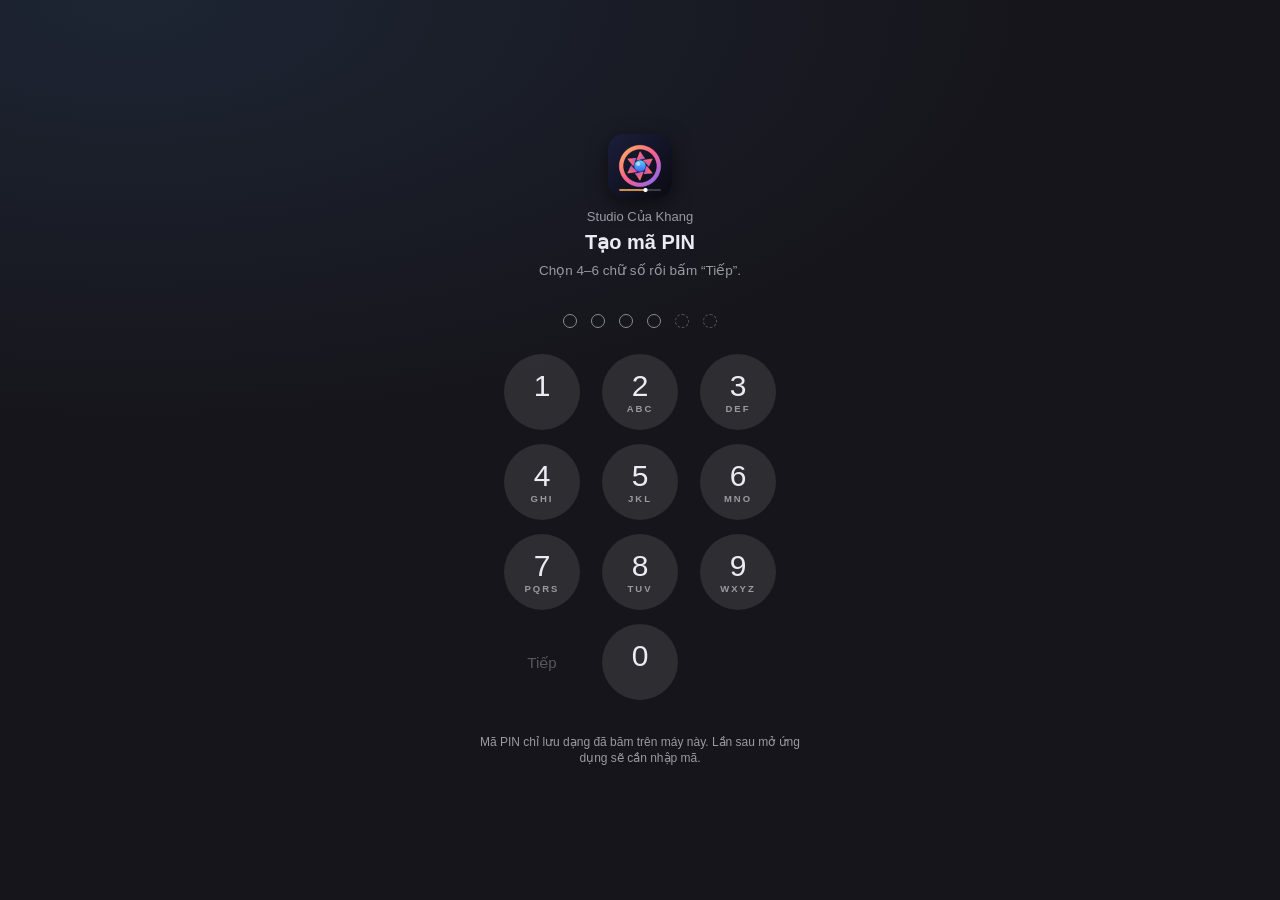
==== index.html @ 142457b8 "Studio AI: ghép mặt + tạo ảnh offline, tải model riêng, khoá PIN, hướng dẫn" ====
<!doctype html>
<html lang="vi">
<head>
<meta charset="utf-8">
<meta name="viewport" content="width=device-width, initial-scale=1, viewport-fit=cover">
<title>Studio AI · Studio Của Khang</title>
<meta name="description" content="Ghép mặt AI và tạo ảnh từ chữ chạy hoàn toàn trên máy – không cần mạng sau khi tải model, không gửi ảnh đi đâu.">
<meta name="theme-color" content="#16151b">
<meta name="color-scheme" content="dark">
<meta name="robots" content="noindex,nofollow">
<meta name="apple-mobile-web-app-capable" content="yes">
<meta name="mobile-web-app-capable" content="yes">
<meta name="apple-mobile-web-app-status-bar-style" content="black-translucent">
<meta name="apple-mobile-web-app-title" content="Studio AI">
<link rel="manifest" href="manifest.webmanifest">
<link rel="icon" type="image/svg+xml" href="icons/icon.svg">
<link rel="apple-touch-icon" href="icons/apple-touch-icon.png">
<link rel="stylesheet" href="css/app.css">
<!-- Khóa PIN dùng chung với Studio Của Khang (cùng data-ns) -->
<script src="js/lock.js" data-ns="studio" data-title="Studio Của Khang" data-icon="icons/icon-192.png"></script>
</head>
<body>
<header class="top">
  <a class="back" id="back" href="../studio/" title="Về Studio">‹ Studio</a>
  <div class="brand"><img src="icons/icon.svg" alt="" width="26" height="26"><h1>Studio AI</h1></div>
  <span class="badge" id="backend">…</span>
  <a class="help" href="docs.html">Hướng dẫn</a>
</header>
<div class="shell">
  <nav class="side" role="tablist">
    <button class="tab on" data-tab="swap" role="tab"><span>🙂</span>Ghép mặt</button>
    <button class="tab" data-tab="t2i" role="tab"><span>✨</span>Tạo từ prompt</button>
    <button class="tab" data-tab="i2i" role="tab"><span>🖼️</span>Tạo từ ảnh</button>
    <button class="tab" data-tab="models" role="tab"><span>📦</span>Model</button>
  </nav>

  <main class="work">
    <section class="left">
      <!-- GHÉP MẶT -->
      <div class="pane" id="pane-swap">
        <div class="slots">
          <label class="slot" id="slotSrc"><input type="file" accept="image/*" hidden><div class="ph"><b>＋</b>Ảnh mặt nguồn<small>(khuôn mặt muốn dùng)</small></div><img alt="" hidden></label>
          <label class="slot" id="slotDst"><input type="file" accept="image/*" hidden><div class="ph"><b>＋</b>Ảnh đích<small>(ảnh sẽ được thay mặt)</small></div><img alt="" hidden></label>
        </div>
        <div class="faces" id="facesSrc"></div>
        <div class="faces" id="facesDst"></div>
        <div class="row2">
          <label>Model ghép<select id="selSwap"></select></label>
          <label>Làm nét<select id="selRestore"></select></label>
        </div>
        <button class="ghost-btn" id="btnAddModel">＋ Tải model</button>
        <p class="hint" id="modelInfo"></p>
        <label class="lbl">Lệnh (tiếng Việt)</label>
        <textarea id="swapCmd" rows="2" placeholder="VD: ghép vào mặt thứ 2, giữ miệng, làm nét mạnh"></textarea>
        <div class="chips" id="swapChips"></div>
        <p class="hint" id="cmdEcho"></p>
        <div class="toggles">
          <label class="sw"><input type="checkbox" id="optLock" checked><i></i>Khoá vùng mặt (giữ tóc, tai, nền)</label>
          <label class="sw"><input type="checkbox" id="optMouth"><i></i>Giữ miệng gốc</label>
          <label class="sw"><input type="checkbox" id="optColor" checked><i></i>Khớp màu da</label>
        </div>
        <label class="lbl">Độ làm nét <output id="restoreAmtV">80%</output></label>
        <input type="range" id="restoreAmt" min="0" max="100" value="80">
        <div class="brushbar">
          <span class="lbl">Cọ mặt nạ</span>
          <button class="seg" data-brush="1">＋ Thêm</button><button class="seg" data-brush="-1">－ Xoá</button><button class="seg" data-brush="0">Tắt</button>
          <button class="seg" id="brushReset">Đặt lại</button>
          <input type="range" id="brushSize" min="4" max="120" value="28" title="Cỡ cọ">
          <label class="sw small"><input type="checkbox" id="showMask"><i></i>Hiện mặt nạ</label>
        </div>
        <label class="consent"><input type="checkbox" id="consent"> Tôi có quyền dùng các ảnh này (ảnh của tôi hoặc người đã đồng ý).</label>
        <button class="run" id="runSwap">Chạy</button>
      </div>

      <!-- TẠO TỪ PROMPT / TỪ ẢNH (dùng chung) -->
      <div class="pane" id="pane-gen" hidden>
        <label class="slot wide" id="slotInit" hidden><input type="file" accept="image/*" hidden><div class="ph"><b>＋</b>Ảnh gốc<small>(AI sẽ vẽ lại theo prompt)</small></div><img alt="" hidden></label>
        <div class="tiers" id="tiers">
          <label class="tier"><input type="radio" name="tier" value="fast" checked><div><b>Nhanh</b><small id="tierFast">SDXS-512 · 1 bước</small></div></label>
          <label class="tier"><input type="radio" name="tier" value="hq"><div><b>Chất lượng cao</b><small id="tierHq">SD-Turbo · cần WebGPU</small></div></label>
        </div>
        <p class="warn" id="tierWarn" hidden></p>
        <label class="lbl">Prompt (tiếng Việt hoặc tiếng Anh)</label>
        <textarea id="genPrompt" rows="3" placeholder="VD: một con cáo đỏ trong rừng tuyết, ánh hoàng hôn"></textarea>
        <div class="chips" id="styleChips"></div>
        <p class="hint" id="trEcho"></p>
        <div class="row3">
          <label>Seed<div class="seed"><input id="seed" type="number" min="0" placeholder="ngẫu nhiên"><button id="dice" title="Seed ngẫu nhiên">🎲</button></div></label>
          <label>Kích thước<select id="size"><option>256</option><option>384</option><option selected>512</option><option>640</option><option>768</option></select></label>
          <label id="stepsL">Số bước <output id="stepsV">2</output><input type="range" id="steps" min="1" max="8" value="2"></label>
        </div>
        <div id="strengthL" hidden><label class="lbl">Mức thay đổi <output id="strengthV">55%</output></label><input type="range" id="strength" min="10" max="100" value="55"></div>
        <button class="run" id="runGen">Chạy</button>
      </div>

      <!-- MODEL -->
      <div class="pane" id="pane-models" hidden>
        <p class="hint" id="usage"></p>
        <button class="ghost-btn" id="btnAddModel2">＋ Tải model của bạn (.onnx / thư mục / link)</button>
        <h3>Model của bạn</h3><div id="customList" class="mlist"></div>
        <h3>Model có sẵn (tải khi cần)</h3><div id="regList" class="mlist"></div>
      </div>
      <div class="status" id="status" hidden><div class="bar"><i id="bar"></i></div><span id="statusText"></span></div>
      <p class="note" id="consentNote"></p>
    </section>

    <section class="right">
      <div class="viewer" id="viewer">
        <div class="empty" id="vEmpty">Kết quả sẽ hiện ở đây</div>
        <div class="stage" id="stage" hidden>
          <canvas id="vAfter"></canvas>
          <div class="beforeWrap" id="beforeWrap"><canvas id="vBefore"></canvas></div>
          <canvas id="vMask"></canvas>
          <div class="handle" id="handle"></div>
        </div>
      </div>
      <div class="vbar">
        <label class="cmp" id="cmpL">Trước / sau<input type="range" id="cmp" min="0" max="100" value="50"></label>
        <span class="meta" id="vMeta"></span>
        <button class="ghost-btn sm" id="dlOne" disabled>Tải ảnh</button>
      </div>
      <div class="hist">
        <div class="hhead"><b>Lịch sử</b><span><button class="ghost-btn sm" id="histDl">Tải tất cả</button><button class="ghost-btn sm" id="histClr">Xoá hết</button></span></div>
        <div class="strip" id="strip"></div>
      </div>
    </section>
  </main>
</div>

<dialog id="dlgModel">
  <form method="dialog" class="dlg">
    <h3>Tải model của bạn</h3>
    <p class="hint">Hỗ trợ model ghép mặt (inswapper, hyperswap, simswap, ghost, uniface…) và model làm nét (GFPGAN, CodeFormer, GPEN, RestoreFormer) dạng <b>.onnx</b>. Không hỗ trợ model khiêu dâm/không kiểm duyệt.</p>
    <div class="segs"><button type="button" class="seg on" data-src="file">File .onnx</button><button type="button" class="seg" data-src="dir">Thư mục</button><button type="button" class="seg" data-src="url">Link</button></div>
    <div data-pane="file"><input type="file" id="mFile" accept=".onnx,.data,.json,application/octet-stream" multiple><p class="hint">iPhone: chọn file .onnx trong ứng dụng Tệp (Files). Có thể chọn kèm model.json và file .data.</p></div>
    <div data-pane="dir" hidden><button type="button" class="ghost-btn" id="mDirBtn">Chọn thư mục…</button><input type="file" id="mDir" webkitdirectory multiple hidden><p class="hint">Chỉ chạy trên Chrome/Edge máy tính. Ứng dụng quét mọi file .onnx (+ model.json nếu có).</p></div>
    <div data-pane="url" hidden><input type="url" id="mUrl" placeholder="https://huggingface.co/…/resolve/main/model.onnx"><input type="url" id="mUrlJson" placeholder="(tuỳ chọn) link model.json"><p class="hint">Máy chủ phải cho phép CORS. Link Hugging Face dạng <code>/resolve/</code> dùng được.</p><button type="button" class="ghost-btn" id="mUrlGo">Tải từ link</button></div>
    <label class="lbl">Tên hiển thị<input id="mName" placeholder="(tự đặt theo tên file)"></label>
    <div id="mResult" class="mres"></div>
    <div class="dlgbar"><button value="close" class="ghost-btn">Đóng</button></div>
  </form>
</dialog>
<a id="dlA" hidden></a>
<script>
// Bật cô lập cross-origin (WASM đa luồng) qua service worker, rồi nạp app.
if ('serviceWorker' in navigator && !self.crossOriginIsolated && !sessionStorage.coiTried) {
  navigator.serviceWorker.register('sw.js').then(r => { if (!navigator.serviceWorker.controller || !self.crossOriginIsolated) { sessionStorage.coiTried = 1; navigator.serviceWorker.ready.then(() => location.reload()); } });
} else if ('serviceWorker' in navigator) navigator.serviceWorker.register('sw.js');
</script>
<script type="module" src="js/app.js"></script>
</body>
</html>
---- css/app.css ----
:root{--bg:#16151b;--p1:#1f1e26;--p2:#292833;--line:#363442;--tx:#ecebf3;--mu:#9d9aae;--ac:#9b6bff;--ac2:#c3a4ff;--bad:#ff6b81;--ok:#59d39a;--r:14px}
*{box-sizing:border-box}html,body{margin:0;background:var(--bg);color:var(--tx);font:15px/1.45 -apple-system,BlinkMacSystemFont,"Segoe UI",Roboto,sans-serif;-webkit-text-size-adjust:100%}
button,input,select,textarea{font:inherit;color:inherit}
.top{display:flex;align-items:center;gap:10px;padding:calc(env(safe-area-inset-top) + 8px) 14px 8px;border-bottom:1px solid var(--line);background:#121117;position:sticky;top:0;z-index:5}
.top .back{color:var(--ac2);text-decoration:none;font-weight:600;padding:4px 8px;border-radius:8px;background:var(--p2)}
.brand{display:flex;align-items:center;gap:8px}.brand h1{font-size:17px;margin:0}
.badge{font-size:12px;padding:2px 8px;border-radius:99px;background:var(--p2);color:var(--mu)}
.help{margin-left:auto;color:var(--ac2);font-size:14px}
.shell{display:flex;min-height:calc(100vh - 50px)}
.side{width:150px;flex:none;border-right:1px solid var(--line);padding:12px 8px;display:flex;flex-direction:column;gap:6px;background:#131218}
.tab{display:flex;align-items:center;gap:8px;border:0;background:none;padding:10px 12px;border-radius:10px;text-align:left;color:var(--mu);cursor:pointer}
.tab.on{background:var(--p2);color:var(--tx);box-shadow:inset 3px 0 var(--ac)}
.work{flex:1;display:grid;grid-template-columns:minmax(320px,410px) 1fr;gap:14px;padding:14px;min-width:0}
.left{background:var(--p1);border-radius:var(--r);padding:14px;border:1px solid var(--line);overflow:auto;max-height:calc(100vh - 80px)}
.right{display:flex;flex-direction:column;gap:10px;min-width:0}
.slots{display:grid;grid-template-columns:1fr 1fr;gap:10px}
.slot{position:relative;display:block;aspect-ratio:1;background:var(--p2);border:1.5px dashed var(--line);border-radius:12px;overflow:hidden;cursor:pointer}
.slot.wide{aspect-ratio:16/10;margin-bottom:10px}
.slot img{width:100%;height:100%;object-fit:cover}
.ph{position:absolute;inset:0;display:flex;flex-direction:column;align-items:center;justify-content:center;text-align:center;color:var(--mu);font-size:14px;padding:8px}
.ph b{font-size:28px;color:var(--ac)}.ph small{font-size:12px}
.faces{display:flex;gap:6px;flex-wrap:wrap;margin-top:8px}
.faces:empty{display:none}
.faces canvas{width:46px;height:46px;border-radius:10px;border:2px solid transparent;cursor:pointer}
.faces canvas.on{border-color:var(--ac)}
.faces .cap{font-size:12px;color:var(--mu);width:100%}
.row2,.row3{display:grid;grid-template-columns:1fr 1fr;gap:8px;margin-top:10px}.row3{grid-template-columns:1.2fr .8fr 1fr}
label{font-size:13px;color:var(--mu)}
.row2 label,.row3 label{display:flex;flex-direction:column;gap:4px}
select,input[type=number],input[type=url],input:not([type]),textarea{width:100%;background:var(--p2);border:1px solid var(--line);border-radius:10px;padding:9px 10px;color:var(--tx)}
textarea{resize:vertical}
.lbl{display:block;margin:12px 0 4px;font-size:13px;color:var(--mu)}
.chips{display:flex;flex-wrap:wrap;gap:6px;margin-top:8px}
.chip{border:1px solid var(--line);background:var(--p2);border-radius:99px;padding:5px 11px;font-size:13px;cursor:pointer}
.chip.on{border-color:var(--ac);background:#3a2d5c}
.hint{font-size:12.5px;color:var(--mu);margin:6px 0}.hint:empty{display:none}
.warn{font-size:13px;color:#ffd38a;background:#3a3020;padding:8px 10px;border-radius:10px}
.toggles{display:flex;flex-direction:column;gap:8px;margin-top:12px}
.sw{display:flex;align-items:center;gap:10px;color:var(--tx);font-size:14px;cursor:pointer}
.sw input{display:none}.sw i{width:38px;height:22px;border-radius:99px;background:var(--line);position:relative;flex:none;transition:.2s}
.sw i::after{content:"";position:absolute;left:3px;top:3px;width:16px;height:16px;border-radius:50%;background:#fff;transition:.2s}
.sw input:checked+i{background:var(--ac)}.sw input:checked+i::after{left:19px}
.sw.small{font-size:12.5px}.sw.small i{width:30px;height:18px}.sw.small i::after{width:12px;height:12px}.sw.small input:checked+i::after{left:15px}
input[type=range]{width:100%;accent-color:var(--ac)}
.brushbar{display:flex;flex-wrap:wrap;align-items:center;gap:6px;margin-top:12px;padding:8px;border-radius:10px;background:var(--p2)}
.brushbar .lbl{margin:0 4px 0 0}.brushbar input[type=range]{width:90px}
.seg{border:1px solid var(--line);background:var(--p1);border-radius:8px;padding:5px 9px;font-size:13px;cursor:pointer}
.seg.on{background:var(--ac);border-color:var(--ac);color:#fff}
.consent{display:flex;gap:8px;align-items:flex-start;margin-top:12px;color:var(--tx)}
.run{width:100%;margin-top:14px;padding:14px;border:0;border-radius:12px;background:linear-gradient(135deg,#8a5cff,#b98cff);color:#fff;font-weight:700;font-size:17px;cursor:pointer}
.run:disabled{opacity:.5}
.ghost-btn{border:1px solid var(--line);background:var(--p2);border-radius:10px;padding:8px 12px;cursor:pointer;margin-top:8px}
.ghost-btn.sm{padding:5px 10px;font-size:13px;margin:0}
.tiers{display:grid;grid-template-columns:1fr 1fr;gap:8px}
.tier{display:flex;gap:8px;align-items:flex-start;background:var(--p2);border:1.5px solid var(--line);border-radius:12px;padding:10px;color:var(--tx);cursor:pointer}
.tier:has(input:checked){border-color:var(--ac)}
.tier small{display:block;color:var(--mu);font-size:12px}
.seed{display:flex;gap:4px}.seed button{border:1px solid var(--line);background:var(--p2);border-radius:10px;padding:0 8px;cursor:pointer}
.status{margin-top:12px;font-size:13px;color:var(--mu)}
.bar{height:6px;background:var(--p2);border-radius:99px;overflow:hidden;margin-bottom:6px}.bar i{display:block;height:100%;width:0;background:var(--ac);transition:width .2s}
.status.err{color:var(--bad)}
.note{font-size:12px;color:var(--mu);margin-top:12px;border-top:1px solid var(--line);padding-top:10px}
.viewer{position:relative;flex:1;min-height:360px;background:var(--p1);border:1px solid var(--line);border-radius:var(--r);display:flex;align-items:center;justify-content:center;overflow:hidden;
  background-image:linear-gradient(45deg,#1b1a21 25%,transparent 25%,transparent 75%,#1b1a21 75%),linear-gradient(45deg,#1b1a21 25%,transparent 25%,transparent 75%,#1b1a21 75%);background-size:22px 22px;background-position:0 0,11px 11px}
.empty{color:var(--mu)}
.stage{position:relative;max-width:100%;max-height:100%;touch-action:none}
.stage canvas{display:block;max-width:100%;max-height:calc(100vh - 260px);width:auto;height:auto}
.beforeWrap{position:absolute;inset:0;overflow:hidden;clip-path:inset(0 50% 0 0)}
.beforeWrap canvas,#vMask{position:absolute;inset:0;width:100%!important;height:100%!important;max-height:none!important}
#vMask{pointer-events:none;opacity:.45}
.handle{position:absolute;top:0;bottom:0;left:50%;width:2px;background:#fff;box-shadow:0 0 6px #000;pointer-events:none}
.stage.brushing{cursor:crosshair}
.vbar{display:flex;align-items:center;gap:12px;flex-wrap:wrap}
.cmp{display:flex;align-items:center;gap:8px;flex:1;min-width:200px}
.meta{font-size:12px;color:var(--mu)}
.hist{background:var(--p1);border:1px solid var(--line);border-radius:var(--r);padding:10px}
.hhead{display:flex;justify-content:space-between;align-items:center;margin-bottom:8px}.hhead span{display:flex;gap:6px}
.strip{display:flex;gap:8px;overflow-x:auto;min-height:72px}
.strip img{height:72px;border-radius:8px;cursor:pointer;border:2px solid transparent}.strip img.on{border-color:var(--ac)}
.strip:empty::after{content:"Chưa có ảnh";color:var(--mu);font-size:13px;align-self:center}
h3{font-size:15px;margin:16px 0 8px}
.mlist{display:flex;flex-direction:column;gap:8px}
.mitem{background:var(--p2);border-radius:10px;padding:9px 10px;font-size:13px}
.mitem b{font-size:14px}.mitem .lic{color:#e0c67a;font-size:12px}.mitem .act{display:flex;gap:6px;margin-top:6px;flex-wrap:wrap}
.mitem .ok{color:var(--ok)}
dialog{background:var(--p1);color:var(--tx);border:1px solid var(--line);border-radius:16px;max-width:520px;width:calc(100% - 24px);padding:0}
dialog::backdrop{background:#000a}
.dlg{padding:16px}.dlg h3{margin-top:0}.segs{display:flex;gap:6px;margin:10px 0}
.dlgbar{display:flex;justify-content:flex-end;margin-top:10px}
.mres{font-size:13px;margin-top:10px}.mres pre{white-space:pre-wrap;background:var(--p2);padding:8px;border-radius:8px;font-size:11.5px;max-height:140px;overflow:auto}
code{background:var(--p2);padding:0 4px;border-radius:4px}
@media (max-width:820px){
  .shell{flex-direction:column}
  .side{width:auto;flex-direction:row;border-right:0;border-bottom:1px solid var(--line);padding:6px;overflow-x:auto;position:sticky;top:calc(env(safe-area-inset-top) + 46px);z-index:4}
  .tab{flex:1;justify-content:center;padding:8px 6px;font-size:13px;flex-direction:column;gap:2px;white-space:nowrap}
  .tab.on{box-shadow:inset 0 -3px var(--ac)}
  .work{grid-template-columns:1fr;padding:10px}
  .left{max-height:none}
  .viewer{min-height:300px}
  .stage canvas{max-height:70vh}
  .row3{grid-template-columns:1fr 1fr}.row3 #stepsL{grid-column:span 2}
}
[hidden]{display:none!important}
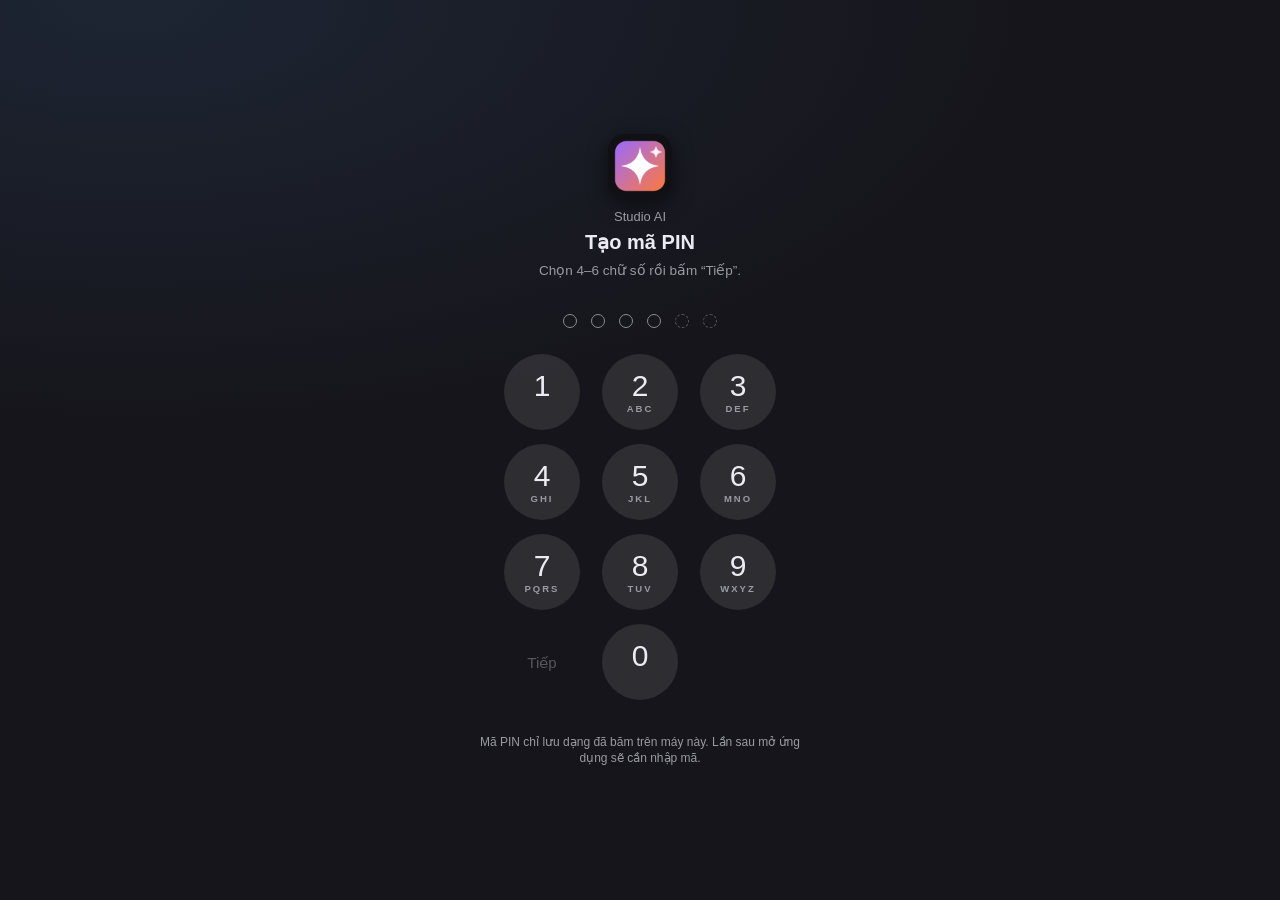
==== commit 881304ea: "Studio AI standalone app + iPhone low-RAM fix: lazy ORT, int8/fp16 models, per-model workers, 1 thre" ====
--- a/index.html
+++ b/index.html
@@ -3,7 +3,7 @@
 <head>
 <meta charset="utf-8">
 <meta name="viewport" content="width=device-width, initial-scale=1, viewport-fit=cover">
-<title>Studio AI · Studio Của Khang</title>
+<title>Studio AI</title>
 <meta name="description" content="Ghép mặt AI và tạo ảnh từ chữ chạy hoàn toàn trên máy – không cần mạng sau khi tải model, không gửi ảnh đi đâu.">
 <meta name="theme-color" content="#16151b">
 <meta name="color-scheme" content="dark">
@@ -16,25 +16,34 @@
 <link rel="icon" type="image/svg+xml" href="icons/icon.svg">
 <link rel="apple-touch-icon" href="icons/apple-touch-icon.png">
 <link rel="stylesheet" href="css/app.css">
-<!-- Khóa PIN dùng chung với Studio Của Khang (cùng data-ns) -->
-<script src="js/lock.js" data-ns="studio" data-title="Studio Của Khang" data-icon="icons/icon-192.png"></script>
+<!-- Khóa PIN dùng chung với Pỏn của Khang (cùng data-ns "studio") -->
+<script src="js/lock.js" data-ns="studio" data-title="Studio AI" data-icon="icons/icon-192.png"></script>
 </head>
 <body>
 <header class="top">
-  <a class="back" id="back" href="../studio/" title="Về Studio">‹ Studio</a>
-  <div class="brand"><img src="icons/icon.svg" alt="" width="26" height="26"><h1>Studio AI</h1></div>
+  <a class="brand" href="./" id="homeLink" title="Trang chủ Studio AI"><img src="icons/icon.svg" alt="" width="28" height="28"><h1>Studio AI</h1></a>
   <span class="badge" id="backend">…</span>
   <a class="help" href="docs.html">Hướng dẫn</a>
 </header>
 <div class="shell">
   <nav class="side" role="tablist">
-    <button class="tab on" data-tab="swap" role="tab"><span>🙂</span>Ghép mặt</button>
-    <button class="tab" data-tab="t2i" role="tab"><span>✨</span>Tạo từ prompt</button>
-    <button class="tab" data-tab="i2i" role="tab"><span>🖼️</span>Tạo từ ảnh</button>
+    <button class="tab on" data-tab="home" role="tab"><span>🏠</span>Trang chủ</button>
+    <button class="tab" data-tab="swap" role="tab"><span>🙂</span>Ghép mặt</button>
+    <button class="tab" data-tab="t2i" role="tab"><span>✨</span>Tạo ảnh</button>
+    <button class="tab" data-tab="i2i" role="tab"><span>🖼️</span>Ảnh + Lệnh</button>
     <button class="tab" data-tab="models" role="tab"><span>📦</span>Model</button>
   </nav>
 
   <main class="work">
+    <section id="home" class="home" hidden>
+      <div class="hero"><img src="icons/icon.svg" alt="" width="64" height="64"><div><h2>Studio AI</h2><p>Chạy ngay trên máy bạn — không server, không gửi ảnh đi đâu.</p></div></div>
+      <div class="tiles">
+        <button class="tile t-swap" data-go="swap"><span class="ic">🙂</span><b>Ghép Mặt AI</b><small>Đổi khuôn mặt giữa 2 ảnh</small></button>
+        <button class="tile t-t2i" data-go="t2i"><span class="ic">✨</span><b>Tạo Ảnh</b><small>Gõ lệnh (prompt) để vẽ ảnh</small></button>
+        <button class="tile t-i2i" data-go="i2i"><span class="ic">🖼️</span><b>Ảnh + Lệnh</b><small>Biến đổi ảnh có sẵn theo lệnh</small></button>
+      </div>
+      <p class="homefoot"><a href="../studio/">Mở Pỏn của Khang ›</a> · <a href="docs.html">Hướng dẫn</a></p>
+    </section>
     <section class="left">
       <!-- GHÉP MẶT -->
       <div class="pane" id="pane-swap">
@@ -87,6 +96,7 @@
         <div class="row3">
           <label>Seed<div class="seed"><input id="seed" type="number" min="0" placeholder="ngẫu nhiên"><button id="dice" title="Seed ngẫu nhiên">🎲</button></div></label>
           <label>Kích thước<select id="size"><option>256</option><option>384</option><option selected>512</option><option>640</option><option>768</option></select></label>
+          <p class="hint" id="sizeNote" hidden style="grid-column:1/-1">iPhone: vẽ ở 384/512 px rồi phóng nhẹ lên ~720 px cho đỡ RAM. Nếu Safari vẫn văng, hãy đóng hẳn các tab khác rồi thử lại, hoặc dùng máy tính.</p>
           <label id="stepsL">Số bước <output id="stepsV">2</output><input type="range" id="steps" min="1" max="8" value="2"></label>
         </div>
         <div id="strengthL" hidden><label class="lbl">Mức thay đổi <output id="strengthV">55%</output></label><input type="range" id="strength" min="10" max="100" value="55"></div>
@@ -100,7 +110,7 @@
         <h3>Model của bạn</h3><div id="customList" class="mlist"></div>
         <h3>Model có sẵn (tải khi cần)</h3><div id="regList" class="mlist"></div>
       </div>
-      <div class="status" id="status" hidden><div class="bar"><i id="bar"></i></div><span id="statusText"></span></div>
+      <div class="status" id="status" hidden><div class="bar"><i id="bar"></i></div><span id="statusText"></span><button type="button" id="btnCancel" class="btn ghost mini" hidden>Huỷ</button></div>
       <p class="note" id="consentNote"></p>
     </section>
 
@@ -143,8 +153,10 @@
 <a id="dlA" hidden></a>
 <script>
 // Bật cô lập cross-origin (WASM đa luồng) qua service worker, rồi nạp app.
-if ('serviceWorker' in navigator && !self.crossOriginIsolated && !sessionStorage.coiTried) {
-  navigator.serviceWorker.register('sw.js').then(r => { if (!navigator.serviceWorker.controller || !self.crossOriginIsolated) { sessionStorage.coiTried = 1; navigator.serviceWorker.ready.then(() => location.reload()); } });
+// iPhone/máy ít RAM: chạy 1 luồng nên không cần cô lập → không tự tải lại trang.
+var lowMemDev = /iPhone|iPad|iPod|Android|Mobile/.test(navigator.userAgent) || (navigator.platform === 'MacIntel' && navigator.maxTouchPoints > 1) || (navigator.deviceMemory && navigator.deviceMemory <= 4);
+if ('serviceWorker' in navigator && !lowMemDev && !self.crossOriginIsolated && !sessionStorage.coiTried) {
+  navigator.serviceWorker.register('sw.js').then(r => { if (!navigator.serviceWorker.controller || !self.crossOriginIsolated) { sessionStorage.coiTried = 1; navigator.serviceWorker.ready.then(() => (window.StudioLock && StudioLock.reload ? StudioLock.reload() : location.reload())); } });
 } else if ('serviceWorker' in navigator) navigator.serviceWorker.register('sw.js');
 </script>
 <script type="module" src="js/app.js"></script>
--- a/css/app.css
+++ b/css/app.css
@@ -101,3 +101,18 @@
   .row3{grid-template-columns:1fr 1fr}.row3 #stepsL{grid-column:span 2}
 }
 [hidden]{display:none!important}
+.status #btnCancel{margin-left:8px;padding:2px 10px;font-size:12px}
+
+a.brand{color:inherit;text-decoration:none}
+.home{grid-column:1/-1;max-width:720px;width:100%;margin:0 auto;padding:8px 0 24px}
+.hero{display:flex;align-items:center;gap:14px;margin:10px 0 18px}.hero img{border-radius:16px}
+.hero h2{margin:0;font-size:24px}.hero p{margin:2px 0 0;color:var(--mu);font-size:14px}
+.tiles{display:grid;grid-template-columns:1fr;gap:12px}
+@media(min-width:620px){.tiles{grid-template-columns:repeat(3,1fr)}}
+.tile{display:flex;flex-direction:column;align-items:flex-start;gap:4px;text-align:left;border:1px solid var(--line);border-radius:18px;padding:18px;cursor:pointer;color:var(--tx);min-height:118px}
+.tile .ic{font-size:30px;line-height:1}.tile b{font-size:18px}.tile small{color:#e6e0f5;opacity:.85}
+.t-swap{background:linear-gradient(135deg,#5b3bbf,#2a2140)}.t-t2i{background:linear-gradient(135deg,#9b4fd6,#3a1f4a)}.t-i2i{background:linear-gradient(135deg,#c2622e,#3d2418)}
+.homefoot{margin-top:18px;color:var(--mu);font-size:14px}.homefoot a{color:var(--ac2)}
+body.at-home .work>section:not(#home){display:none}
+.brand h1{white-space:nowrap}.top .badge{white-space:nowrap;overflow:hidden;text-overflow:ellipsis;min-width:0;flex:0 1 auto}.top .help{white-space:nowrap}
+@media(max-width:480px){.tab{font-size:12px;padding:8px 2px}.top .badge{font-size:11px}}
